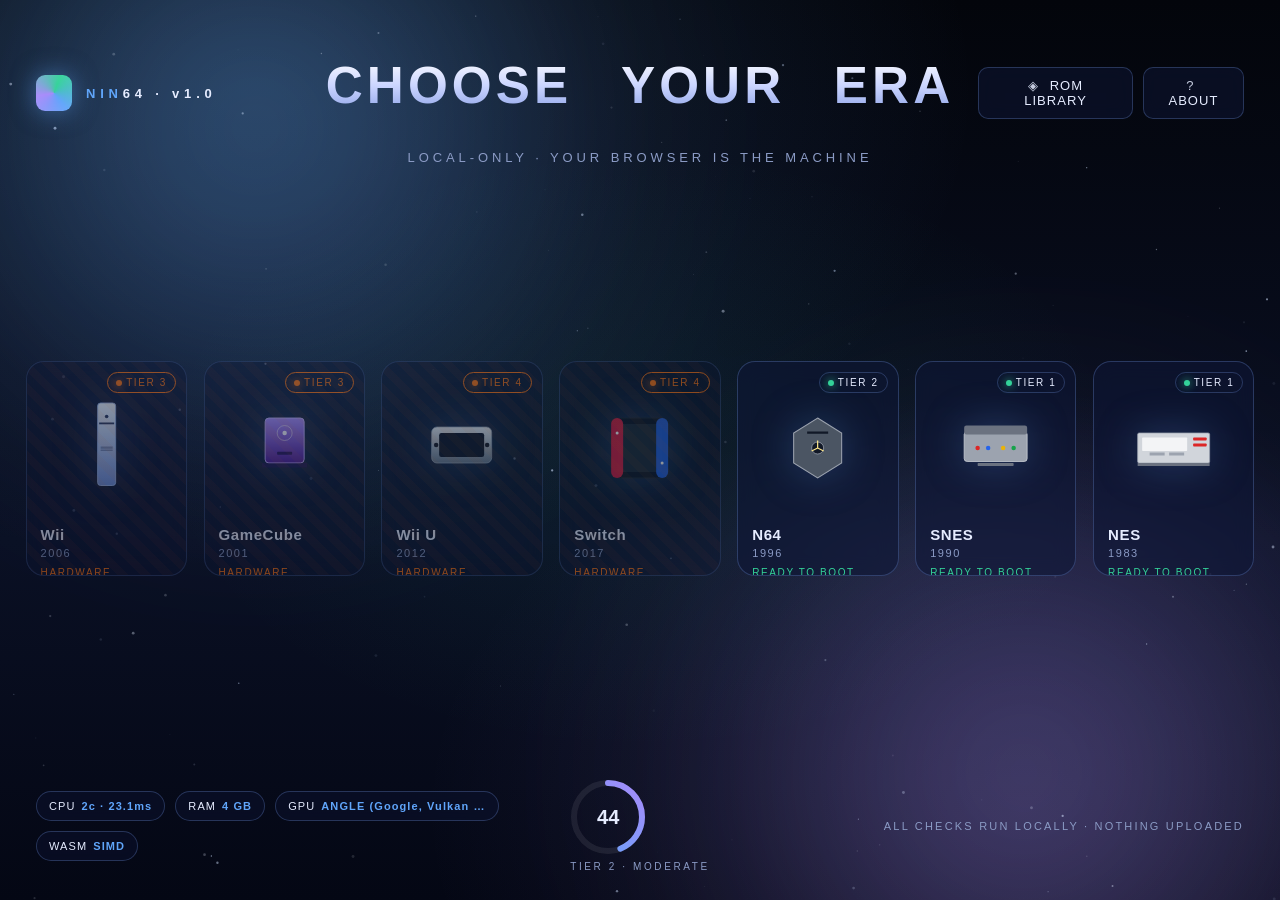
==== index.html @ 326dcf02 "feat: Nin64 — boot picker + 7 console menus, ROM library, export-to-HTML - Fancy boot picker with st" ====
<!doctype html>
<html lang="en">
<head>
<meta charset="utf-8">
<meta name="viewport" content="width=device-width, initial-scale=1">
<meta name="color-scheme" content="dark">
<title>Nin64 — pick a console</title>
<link rel="stylesheet" href="assets/css/boot.css">
<link rel="icon" href="data:image/svg+xml,%3Csvg xmlns='http://www.w3.org/2000/svg' viewBox='0 0 32 32'%3E%3Cdefs%3E%3ClinearGradient id='g' x1='0' x2='1' y1='0' y2='1'%3E%3Cstop offset='0' stop-color='%2360a5fa'/%3E%3Cstop offset='1' stop-color='%23a78bfa'/%3E%3C/linearGradient%3E%3C/defs%3E%3Crect width='32' height='32' rx='8' fill='url(%23g)'/%3E%3C/svg%3E">
</head>
<body>

<div id="starfield"></div>
<canvas id="stars-canvas"></canvas>
<div class="aurora"></div>

<div id="app">
  <header class="topbar">
    <div class="brand">
      <div class="brand-mark"></div>
      <div class="brand-word"><b>NIN</b>64 · v1.0</div>
    </div>
    <div>
      <h1 class="title">
        <span class="glyph">C</span><span class="glyph">H</span><span class="glyph">O</span><span class="glyph">O</span><span class="glyph">S</span><span class="glyph">E</span>
        <span style="display:inline-block;width:12px"></span>
        <span class="glyph">Y</span><span class="glyph">O</span><span class="glyph">U</span><span class="glyph">R</span>
        <span style="display:inline-block;width:12px"></span>
        <span class="glyph">E</span><span class="glyph">R</span><span class="glyph">A</span>
      </h1>
      <div class="subtitle">Local-only · Your browser is the machine</div>
    </div>
    <div class="topbar-right">
      <button id="open-library" class="btn">
        <span class="ico">◈</span> ROM Library
      </button>
      <button id="open-info" class="btn">
        <span class="ico">?</span> About
      </button>
    </div>
  </header>

  <main class="stage">
    <div id="ring" class="ring"></div>
  </main>

  <footer class="hardware">
    <div class="hw-left">
      <span id="hw-cores" class="pill">CPU<b>–</b></span>
      <span id="hw-mem"   class="pill">RAM<b>–</b></span>
      <span id="hw-gpu"   class="pill">GPU<b>–</b></span>
      <span id="hw-wasm"  class="pill">WASM<b>–</b></span>
    </div>
    <div class="hw-center">
      <div class="score-ring">
        <svg viewBox="0 0 76 76">
          <defs>
            <linearGradient id="scoreGrad" x1="0" x2="1" y1="0" y2="1">
              <stop offset="0" stop-color="#60a5fa"/>
              <stop offset="1" stop-color="#a78bfa"/>
            </linearGradient>
          </defs>
          <circle class="bg" cx="38" cy="38" r="34"/>
          <circle class="fg" cx="38" cy="38" r="34" stroke-dasharray="214" stroke-dashoffset="214"/>
        </svg>
        <div class="score-value" id="score-value">–</div>
      </div>
      <div class="score-label" id="score-label">Benchmarking…</div>
    </div>
    <div class="hw-right">
      All checks run locally · Nothing uploaded
    </div>
  </footer>
</div>

<div id="bootout"><div class="flash"></div></div>

<!-- ROM Library modal -->
<div id="library-modal" class="modal">
  <div class="sheet">
    <button id="close-library" class="close-x" title="Close">✕</button>
    <h2>ROM Library</h2>
    <p class="lead">Drop ROMs here to add them to your local library. Files stay in your browser's IndexedDB — nothing uploads anywhere. Open a console and the Games pane lists the ROMs that match it.</p>

    <div class="drop-zone" id="drop-zone">
      Drag &amp; drop ROM files · click to browse<br>
      <small style="opacity:0.6">.nes .smc .sfc .z64 .n64 .v64 .iso .gcm .wbfs .wad .wud .nsp .xci</small>
    </div>
    <input type="file" id="rom-input" multiple accept=".nes,.fds,.smc,.sfc,.swc,.n64,.z64,.v64,.iso,.gcm,.gcz,.wbfs,.wad,.wud,.wux,.nsp,.xci" hidden>

    <h2 style="margin-top:24px;font-size:16px">Your ROMs</h2>
    <div id="rom-list" class="rom-list"></div>
  </div>
</div>

<!-- About modal -->
<div id="info-modal" class="modal">
  <div class="sheet">
    <button id="close-info" class="close-x">✕</button>
    <h2>About retroboot</h2>
    <p class="lead">A fan-built, local-only portal into stylised recreations of classic console home menus.</p>

    <h3 style="margin-bottom:4px">How it works</h3>
    <p style="color:var(--text-dim);font-size:13px;line-height:1.6">
      Your browser is benchmarked on load — CPU cores, RAM, GPU renderer, and WebAssembly feature support feed a composite score.
      Each console has a tier; a card only unlocks when your machine clears it.
      When a console supports in-browser emulation it loads
      <a href="https://emulatorjs.org/" target="_blank" style="color:var(--accent)">EmulatorJS</a>
      (MIT) against a ROM you add from your local library.
    </p>

    <h3 style="margin-bottom:4px">What's here &amp; what isn't</h3>
    <ul style="color:var(--text-dim);font-size:13px;line-height:1.7">
      <li><b>Here:</b> hand-built HTML/CSS menu recreations, synthesized UI sounds, hardware gating, local ROM storage, per-console settings with "Export as standalone HTML".</li>
      <li><b>Not here:</b> no Nintendo code, art, firmware, or ROMs ship with this repo. Supply your own legally-owned files.</li>
      <li><b>Can't emulate yet:</b> Wii U and Switch — no practical browser cores. Their menus still run; games fall through to a "use a desktop emulator" message.</li>
    </ul>

    <p style="color:var(--text-dim);font-size:12px;margin-top:20px;letter-spacing:0.08em">
      Source · <a href="https://github.com/A-Hackers-Guide/Nin64" target="_blank" style="color:var(--accent)">github.com/A-Hackers-Guide/Nin64</a>
    </p>
  </div>
</div>

<script type="module" src="assets/js/boot.js"></script>
</body>
</html>
---- assets/css/boot.css ----
/* boot.css — the console picker. Deep-space staging with glowing cards. */

:root {
  --bg-0: #03050b;
  --bg-1: #0a1024;
  --bg-2: #15215a;
  --accent: #60a5fa;
  --accent-2: #a78bfa;
  --accent-3: #34d399;
  --locked: #f97316;
  --text: #e6ecff;
  --text-dim: #8b9bc5;
  --card-bg: rgba(14, 22, 54, 0.6);
  --card-stroke: rgba(130, 170, 255, 0.25);
  --glow: 0 0 60px rgba(96, 165, 250, 0.35);
  --fontsans: -apple-system, BlinkMacSystemFont, "SF Pro Display", "Inter", "Segoe UI", Roboto, sans-serif;
  --fontmono: "SF Mono", "JetBrains Mono", Menlo, monospace;
}

* { box-sizing: border-box; }
html, body {
  margin: 0; padding: 0;
  height: 100%;
  background: var(--bg-0);
  color: var(--text);
  font-family: var(--fontsans);
  overflow: hidden;
  cursor: default;
  user-select: none;
  -webkit-user-select: none;
}

/* --- Cosmic background --- */
#starfield {
  position: fixed; inset: 0;
  z-index: 0;
  background:
    radial-gradient(1200px 800px at 20% 10%, rgba(96,165,250,0.18), transparent 60%),
    radial-gradient(1000px 700px at 80% 90%, rgba(167,139,250,0.14), transparent 60%),
    radial-gradient(800px 500px at 50% 50%, rgba(52,211,153,0.07), transparent 60%),
    linear-gradient(180deg, #03050b 0%, #0a1024 60%, #040714 100%);
}
#stars-canvas {
  position: fixed; inset: 0;
  z-index: 1;
  pointer-events: none;
}

/* Aurora */
.aurora {
  position: fixed;
  inset: 0;
  z-index: 2;
  pointer-events: none;
  opacity: 0.55;
  mix-blend-mode: screen;
  filter: blur(80px);
}
.aurora::before, .aurora::after {
  content: '';
  position: absolute;
  width: 60vmax; height: 60vmax;
  border-radius: 50%;
  animation: drift 24s linear infinite alternate;
}
.aurora::before {
  background: radial-gradient(circle, rgba(96,165,250,0.6), transparent 70%);
  top: -20vmax; left: -10vmax;
}
.aurora::after {
  background: radial-gradient(circle, rgba(167,139,250,0.55), transparent 70%);
  bottom: -20vmax; right: -10vmax;
  animation-duration: 32s;
  animation-direction: alternate-reverse;
}

@keyframes drift {
  0%   { transform: translate(0, 0) rotate(0deg); }
  100% { transform: translate(8vmax, -6vmax) rotate(180deg); }
}

/* --- Layout --- */
#app {
  position: relative;
  z-index: 10;
  min-height: 100vh;
  display: grid;
  grid-template-rows: auto 1fr auto;
}

header.topbar {
  padding: 22px 36px 12px;
  display: grid;
  grid-template-columns: 1fr auto 1fr;
  align-items: center;
  gap: 24px;
}

.brand {
  display: flex;
  align-items: center;
  gap: 14px;
  letter-spacing: 0.3em;
}
.brand-mark {
  width: 36px; height: 36px;
  border-radius: 9px;
  background: conic-gradient(from 140deg, var(--accent), var(--accent-2), var(--accent-3), var(--accent));
  box-shadow: 0 0 24px rgba(96,165,250,0.5), inset 0 0 20px rgba(255,255,255,0.08);
  animation: spin 14s linear infinite;
}
@keyframes spin { to { transform: rotate(360deg); } }
.brand-word {
  font-size: 13px;
  font-weight: 700;
  color: var(--text);
}
.brand-word b { color: var(--accent); }

.title {
  text-align: center;
  font-weight: 900;
  font-size: clamp(28px, 4vw, 56px);
  letter-spacing: 0.08em;
  background: linear-gradient(180deg, #fff 0%, #cbd5ff 50%, #8aa0e6 100%);
  -webkit-background-clip: text;
  background-clip: text;
  color: transparent;
  filter: drop-shadow(0 4px 24px rgba(96,165,250,0.35));
  animation: titleIn 1.4s cubic-bezier(.2,.9,.3,1.1) both;
}
.title .glyph {
  display: inline-block;
  animation: glyphFloat 6s ease-in-out infinite;
}
.title .glyph:nth-child(2n) { animation-delay: 0.4s; }
.title .glyph:nth-child(3n) { animation-delay: 0.8s; }

@keyframes titleIn {
  from { opacity: 0; transform: translateY(-10px); letter-spacing: 0.2em; filter: blur(14px); }
  to   { opacity: 1; transform: translateY(0); letter-spacing: 0.08em; filter: blur(0); }
}
@keyframes glyphFloat {
  0%,100% { transform: translateY(0); }
  50%     { transform: translateY(-4px); }
}

.subtitle {
  text-align: center;
  color: var(--text-dim);
  font-size: 13px;
  letter-spacing: 0.3em;
  text-transform: uppercase;
  margin-top: 6px;
}

.topbar-right {
  display: flex;
  gap: 10px;
  justify-content: flex-end;
  align-items: center;
}

.btn {
  border: 1px solid var(--card-stroke);
  background: rgba(14, 22, 54, 0.5);
  color: var(--text);
  font-family: var(--fontsans);
  font-size: 13px;
  padding: 10px 16px;
  border-radius: 10px;
  cursor: pointer;
  letter-spacing: 0.08em;
  text-transform: uppercase;
  transition: all 0.2s ease;
  backdrop-filter: blur(10px);
}
.btn:hover {
  border-color: var(--accent);
  box-shadow: 0 0 20px rgba(96,165,250,0.25);
  transform: translateY(-1px);
}
.btn.primary {
  border-color: var(--accent);
  background: linear-gradient(140deg, rgba(96,165,250,0.3), rgba(167,139,250,0.3));
  color: #fff;
}
.btn .ico { margin-right: 6px; opacity: 0.85; }

/* --- The ring of consoles --- */
main.stage {
  position: relative;
  display: flex;
  justify-content: center;
  align-items: center;
  padding: 24px;
}

.ring {
  display: grid;
  grid-template-columns: repeat(7, 1fr);
  gap: clamp(10px, 1.3vw, 22px);
  width: min(1400px, 96vw);
  perspective: 1200px;
  animation: ringIn 1.4s 0.3s cubic-bezier(.2,.9,.3,1.1) both;
}
@keyframes ringIn {
  from { opacity: 0; transform: translateY(40px) rotateX(10deg) scale(0.96); }
  to   { opacity: 1; transform: translateY(0) rotateX(0) scale(1); }
}
@media (max-width: 1100px) { .ring { grid-template-columns: repeat(4, 1fr); } }
@media (max-width: 700px)  { .ring { grid-template-columns: repeat(2, 1fr); } }

.card {
  position: relative;
  aspect-ratio: 3 / 4;
  border-radius: 18px;
  background: var(--card-bg);
  border: 1px solid var(--card-stroke);
  padding: 16px 14px 18px;
  overflow: hidden;
  display: flex;
  flex-direction: column;
  cursor: pointer;
  transition: transform 0.4s cubic-bezier(.2,.9,.3,1.1), box-shadow 0.4s ease, border-color 0.3s ease;
  backdrop-filter: blur(10px);
  transform-style: preserve-3d;
}
.card::before {
  content: '';
  position: absolute;
  inset: -2px;
  background: linear-gradient(140deg, var(--accent), var(--accent-2), var(--accent-3));
  z-index: -1;
  border-radius: 20px;
  opacity: 0;
  filter: blur(14px);
  transition: opacity 0.3s ease;
}
.card:hover {
  transform: translateY(-10px) rotateX(2deg) scale(1.03);
  border-color: var(--accent);
  box-shadow: 0 30px 60px rgba(0,0,0,0.6), var(--glow);
}
.card:hover::before { opacity: 0.6; }

.card.locked { opacity: 0.55; cursor: not-allowed; }
.card.locked:hover { transform: none; }
.card.locked::after {
  content: '';
  position: absolute; inset: 0;
  background: repeating-linear-gradient(45deg, rgba(249,115,22,0.05) 0 8px, transparent 8px 16px);
  pointer-events: none;
}

.card .silhouette {
  flex: 1;
  display: grid;
  place-items: center;
  padding: 10px;
}
.card .silhouette svg {
  width: 100%;
  height: 100%;
  max-height: 120px;
  filter: drop-shadow(0 0 20px rgba(96,165,250,0.25));
  transition: filter 0.3s ease;
}
.card:hover .silhouette svg { filter: drop-shadow(0 0 30px rgba(96,165,250,0.55)); }

.card .name {
  font-weight: 800;
  letter-spacing: 0.04em;
  margin-top: 8px;
  font-size: 15px;
}
.card .sub {
  font-size: 11px;
  color: var(--text-dim);
  letter-spacing: 0.14em;
  text-transform: uppercase;
  margin-top: 4px;
}

.card .tier {
  position: absolute;
  top: 10px; right: 10px;
  font-size: 10px;
  letter-spacing: 0.16em;
  padding: 4px 8px;
  border-radius: 999px;
  border: 1px solid var(--card-stroke);
  text-transform: uppercase;
}
.card.locked .tier {
  border-color: var(--locked);
  color: var(--locked);
}
.card .tier .dot {
  display: inline-block; width: 6px; height: 6px;
  border-radius: 50%; margin-right: 4px;
  background: var(--accent-3);
  box-shadow: 0 0 8px var(--accent-3);
}
.card.locked .tier .dot { background: var(--locked); box-shadow: 0 0 8px var(--locked); }

.card .status {
  margin-top: 8px;
  font-size: 10px;
  letter-spacing: 0.16em;
  color: var(--accent-3);
  text-transform: uppercase;
}
.card.locked .status { color: var(--locked); }

/* --- Bottom panel: system report --- */
footer.hardware {
  padding: 18px 36px 28px;
  display: grid;
  grid-template-columns: 1fr auto 1fr;
  gap: 24px;
  align-items: center;
}
.hw-left { display: flex; gap: 10px; flex-wrap: wrap; }
.hw-center { text-align: center; }
.hw-right { text-align: right; color: var(--text-dim); font-size: 11px; letter-spacing: 0.2em; text-transform: uppercase; }

.pill {
  padding: 8px 12px;
  border: 1px solid var(--card-stroke);
  border-radius: 999px;
  font-size: 11px;
  letter-spacing: 0.1em;
  color: var(--text);
  background: rgba(14,22,54,0.4);
  backdrop-filter: blur(6px);
}
.pill b { color: var(--accent); margin-left: 6px; }

.score-ring {
  position: relative;
  width: 76px; height: 76px;
  display: grid; place-items: center;
}
.score-ring svg { transform: rotate(-90deg); width: 76px; height: 76px; }
.score-ring .bg  { fill: none; stroke: rgba(255,255,255,0.08); stroke-width: 6; }
.score-ring .fg  {
  fill: none;
  stroke: url(#scoreGrad);
  stroke-width: 6;
  stroke-linecap: round;
  transition: stroke-dashoffset 1.6s cubic-bezier(.2,.9,.3,1.1);
}
.score-value {
  position: absolute;
  font-size: 20px;
  font-weight: 800;
}
.score-label {
  margin-top: 6px;
  font-size: 10px;
  letter-spacing: 0.26em;
  color: var(--text-dim);
  text-transform: uppercase;
}

/* --- Boot transition overlay --- */
#bootout {
  position: fixed; inset: 0;
  z-index: 100;
  background: #000;
  opacity: 0;
  pointer-events: none;
  transition: opacity 1.2s ease;
}
#bootout.on { opacity: 1; pointer-events: all; }
#bootout .flash {
  position: absolute; inset: 0;
  background: radial-gradient(circle at center, rgba(255,255,255,0.9), transparent 60%);
  opacity: 0;
  transition: opacity 0.6s ease;
}
#bootout.on .flash { opacity: 1; animation: flashFade 1.4s ease forwards; }
@keyframes flashFade {
  0% { opacity: 0; }
  10% { opacity: 1; }
  100% { opacity: 0; }
}

/* --- Modal (library + settings) --- */
.modal {
  position: fixed; inset: 0;
  z-index: 50;
  background: rgba(2,4,10,0.75);
  backdrop-filter: blur(16px);
  display: none;
  align-items: center; justify-content: center;
  animation: fadeIn 0.3s ease;
}
.modal.open { display: flex; }
@keyframes fadeIn { from { opacity: 0; } to { opacity: 1; } }

.modal .sheet {
  width: min(900px, 94vw);
  max-height: 86vh;
  background: linear-gradient(180deg, rgba(14,22,54,0.95), rgba(10,16,36,0.95));
  border: 1px solid var(--card-stroke);
  border-radius: 20px;
  padding: 28px 30px;
  overflow: auto;
  box-shadow: 0 40px 80px rgba(0,0,0,0.6);
}
.modal h2 {
  margin: 0 0 6px;
  font-size: 22px;
  letter-spacing: 0.04em;
}
.modal .lead {
  color: var(--text-dim);
  margin: 0 0 20px;
  font-size: 13px;
}
.modal .row { display: flex; gap: 10px; flex-wrap: wrap; margin-bottom: 16px; }

.rom-list { display: grid; gap: 8px; }
.rom-item {
  display: grid;
  grid-template-columns: 24px 1fr auto auto auto;
  align-items: center;
  gap: 12px;
  padding: 10px 14px;
  border: 1px solid var(--card-stroke);
  border-radius: 10px;
  background: rgba(14,22,54,0.5);
  font-size: 13px;
}
.rom-item .badge {
  font-size: 10px;
  letter-spacing: 0.1em;
  text-transform: uppercase;
  padding: 3px 8px;
  border-radius: 6px;
  background: rgba(96,165,250,0.18);
  color: var(--accent);
}
.rom-item .size { color: var(--text-dim); font-size: 11px; }
.rom-item .del { color: var(--locked); cursor: pointer; background: none; border: 0; }

.drop-zone {
  border: 1.5px dashed var(--card-stroke);
  border-radius: 14px;
  padding: 24px;
  text-align: center;
  color: var(--text-dim);
  cursor: pointer;
  transition: all 0.2s ease;
  font-size: 13px;
}
.drop-zone:hover, .drop-zone.hot {
  border-color: var(--accent);
  color: var(--text);
  background: rgba(96,165,250,0.08);
}

.close-x {
  float: right;
  background: none; border: 0;
  color: var(--text-dim);
  font-size: 20px; cursor: pointer;
}
.close-x:hover { color: var(--text); }

/* --- Scroll shouldn't exist on this page --- */
::-webkit-scrollbar { width: 10px; height: 10px; }
::-webkit-scrollbar-thumb { background: rgba(130,170,255,0.3); border-radius: 10px; }
::-webkit-scrollbar-track { background: transparent; }
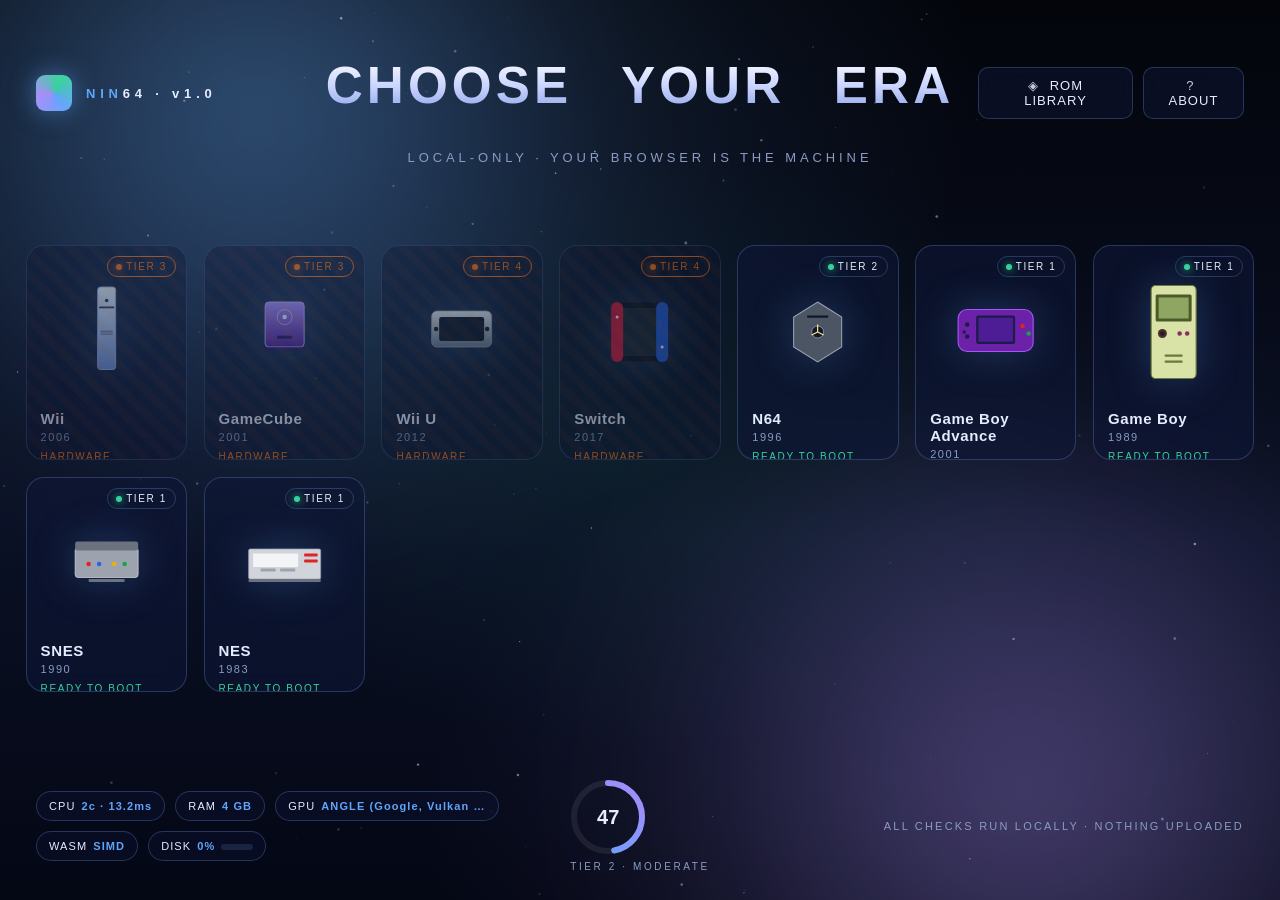
==== commit 80819b85: "feat: disk-space manager + Game Boy + GBA - storage.js: navigator.storage.estimate + persist, per-bu" ====
--- a/index.html
+++ b/index.html
@@ -50,6 +50,7 @@
       <span id="hw-mem"   class="pill">RAM<b>–</b></span>
       <span id="hw-gpu"   class="pill">GPU<b>–</b></span>
       <span id="hw-wasm"  class="pill">WASM<b>–</b></span>
+      <span id="hw-disk"  class="pill clickable" title="Open storage manager">DISK<b>–</b><span class="bar"><span class="fill" style="width:0%"></span></span></span>
     </div>
     <div class="hw-center">
       <div class="score-ring">
@@ -93,6 +94,63 @@
   </div>
 </div>
 
+<!-- Storage modal -->
+<div id="storage-modal" class="modal">
+  <div class="sheet">
+    <button id="close-storage" class="close-x">✕</button>
+    <h2>Local Storage</h2>
+    <p class="lead">Nin64 stores ROMs, screenshots, saves and achievements in your browser's IndexedDB. Nothing uploads. The browser caps each site — here's what's happening.</p>
+
+    <div style="display:grid;grid-template-columns:auto 1fr;gap:28px;align-items:center;margin-bottom:10px">
+      <div class="ring-big">
+        <svg viewBox="0 0 120 120">
+          <circle class="bg" cx="60" cy="60" r="50"/>
+          <circle id="storage-ring" class="fg" cx="60" cy="60" r="50" stroke-dasharray="314" stroke-dashoffset="314"/>
+        </svg>
+        <div class="pct" id="storage-pct">—</div>
+      </div>
+      <div>
+        <div style="font-size:14px;letter-spacing:0.08em"><span id="storage-usage">—</span> used of <span id="storage-quota">—</span></div>
+        <div style="color:var(--text-dim);font-size:12px;margin-top:4px" id="storage-label">Benchmarking…</div>
+        <div style="margin-top:12px;font-size:11px;letter-spacing:0.14em;text-transform:uppercase;color:var(--text-dim)">
+          Persistence: <span id="storage-persisted" style="color:var(--accent-3)">—</span>
+          <button id="btn-persist" class="btn" style="margin-left:10px;padding:4px 12px;font-size:10px;display:none">Request persistent</button>
+        </div>
+      </div>
+    </div>
+
+    <div class="storage-grid">
+      <div class="storage-cell"><div class="label">ROMs</div><div class="v" id="st-roms">—</div><div class="sub" id="st-roms-sub">—</div></div>
+      <div class="storage-cell"><div class="label">Screenshots</div><div class="v" id="st-shots">—</div><div class="sub" id="st-shots-sub">—</div></div>
+      <div class="storage-cell"><div class="label">Saves</div><div class="v" id="st-saves">—</div><div class="sub" id="st-saves-sub">—</div></div>
+      <div class="storage-cell"><div class="label">Other</div><div class="v" id="st-other">—</div><div class="sub">index + trophies</div></div>
+    </div>
+
+    <h2 style="font-size:16px;margin-top:20px">Clear data</h2>
+    <p class="lead" style="font-size:12px">Each button removes only that bucket. Trophies stay unless you clear them explicitly.</p>
+    <div class="clear-row">
+      <div><b>ROMs</b><div class="meta">All consoles · <span id="cr-roms">—</span></div></div>
+      <button class="cbtn" data-clear="roms">Clear ROMs</button>
+    </div>
+    <div class="clear-row">
+      <div><b>Screenshots</b><div class="meta"><span id="cr-shots">—</span></div></div>
+      <button class="cbtn" data-clear="shots">Clear screenshots</button>
+    </div>
+    <div class="clear-row">
+      <div><b>Save states</b><div class="meta"><span id="cr-saves">—</span></div></div>
+      <button class="cbtn" data-clear="saves">Clear saves</button>
+    </div>
+    <div class="clear-row">
+      <div><b>Achievements</b><div class="meta">Resets trophy progress across every console</div></div>
+      <button class="cbtn" data-clear="trophies">Clear trophies</button>
+    </div>
+    <div class="clear-row">
+      <div><b>Everything except trophies</b><div class="meta">ROMs + screenshots + saves + playtime</div></div>
+      <button class="cbtn danger" data-clear="all">Clear all</button>
+    </div>
+  </div>
+</div>
+
 <!-- About modal -->
 <div id="info-modal" class="modal">
   <div class="sheet">
--- a/assets/css/boot.css
+++ b/assets/css/boot.css
@@ -198,9 +198,9 @@
 
 .ring {
   display: grid;
-  grid-template-columns: repeat(7, 1fr);
-  gap: clamp(10px, 1.3vw, 22px);
-  width: min(1400px, 96vw);
+  grid-template-columns: repeat(auto-fit, minmax(150px, 1fr));
+  gap: clamp(10px, 1.3vw, 18px);
+  width: min(1500px, 96vw);
   perspective: 1200px;
   animation: ringIn 1.4s 0.3s cubic-bezier(.2,.9,.3,1.1) both;
 }
@@ -208,8 +208,6 @@
   from { opacity: 0; transform: translateY(40px) rotateX(10deg) scale(0.96); }
   to   { opacity: 1; transform: translateY(0) rotateX(0) scale(1); }
 }
-@media (max-width: 1100px) { .ring { grid-template-columns: repeat(4, 1fr); } }
-@media (max-width: 700px)  { .ring { grid-template-columns: repeat(2, 1fr); } }
 
 .card {
   position: relative;
@@ -334,8 +332,84 @@
   color: var(--text);
   background: rgba(14,22,54,0.4);
   backdrop-filter: blur(6px);
-}
+  cursor: default;
+  transition: border-color 0.2s ease;
+}
+.pill.clickable { cursor: pointer; }
+.pill.clickable:hover { border-color: var(--accent); }
 .pill b { color: var(--accent); margin-left: 6px; }
+
+/* Storage bar sliver inside the pill */
+.pill .bar {
+  display: inline-block;
+  vertical-align: middle;
+  width: 32px; height: 6px;
+  border-radius: 3px;
+  background: rgba(130,170,255,0.15);
+  margin-left: 6px;
+  overflow: hidden;
+  position: relative;
+}
+.pill .bar .fill {
+  position: absolute; left: 0; top: 0; bottom: 0;
+  background: var(--accent);
+  transition: width 0.6s cubic-bezier(.2,.9,.3,1.1), background 0.3s ease;
+}
+
+/* Storage modal content */
+.storage-grid {
+  display: grid;
+  grid-template-columns: repeat(4, 1fr);
+  gap: 10px;
+  margin: 14px 0 20px;
+}
+.storage-cell {
+  padding: 14px;
+  border: 1px solid var(--card-stroke);
+  border-radius: 10px;
+  background: rgba(14,22,54,0.5);
+}
+.storage-cell .label { font-size: 10px; letter-spacing: 0.2em; color: var(--text-dim); text-transform: uppercase; }
+.storage-cell .v     { font-size: 20px; font-weight: 800; margin-top: 4px; }
+.storage-cell .sub   { font-size: 11px; color: var(--text-dim); margin-top: 2px; }
+
+.ring-big {
+  position: relative;
+  width: 120px; height: 120px;
+  display: grid; place-items: center;
+  margin: 0 auto 10px;
+}
+.ring-big svg { transform: rotate(-90deg); width: 120px; height: 120px; }
+.ring-big .bg { fill: none; stroke: rgba(255,255,255,0.08); stroke-width: 10; }
+.ring-big .fg { fill: none; stroke: var(--accent); stroke-width: 10; stroke-linecap: round; transition: stroke-dashoffset 1s cubic-bezier(.2,.9,.3,1.1), stroke 0.3s ease; }
+.ring-big .pct { position: absolute; font-size: 28px; font-weight: 900; }
+
+.clear-row {
+  display: grid;
+  grid-template-columns: 1fr auto;
+  align-items: center;
+  padding: 12px 14px;
+  border-bottom: 1px solid rgba(96,165,250,0.12);
+  font-size: 13px;
+  gap: 10px;
+}
+.clear-row:last-of-type { border-bottom: 0; }
+.clear-row .meta { color: var(--text-dim); font-size: 11px; margin-top: 2px; }
+.clear-row .cbtn {
+  padding: 6px 14px;
+  background: transparent;
+  color: var(--locked);
+  border: 1px solid var(--locked);
+  border-radius: 999px;
+  font-size: 11px;
+  font-weight: 700;
+  letter-spacing: 0.08em;
+  cursor: pointer;
+  text-transform: uppercase;
+  transition: all 0.2s ease;
+}
+.clear-row .cbtn:hover { background: var(--locked); color: #fff; }
+.clear-row .cbtn.danger { color: #fff; background: var(--locked); border-color: var(--locked); }
 
 .score-ring {
   position: relative;
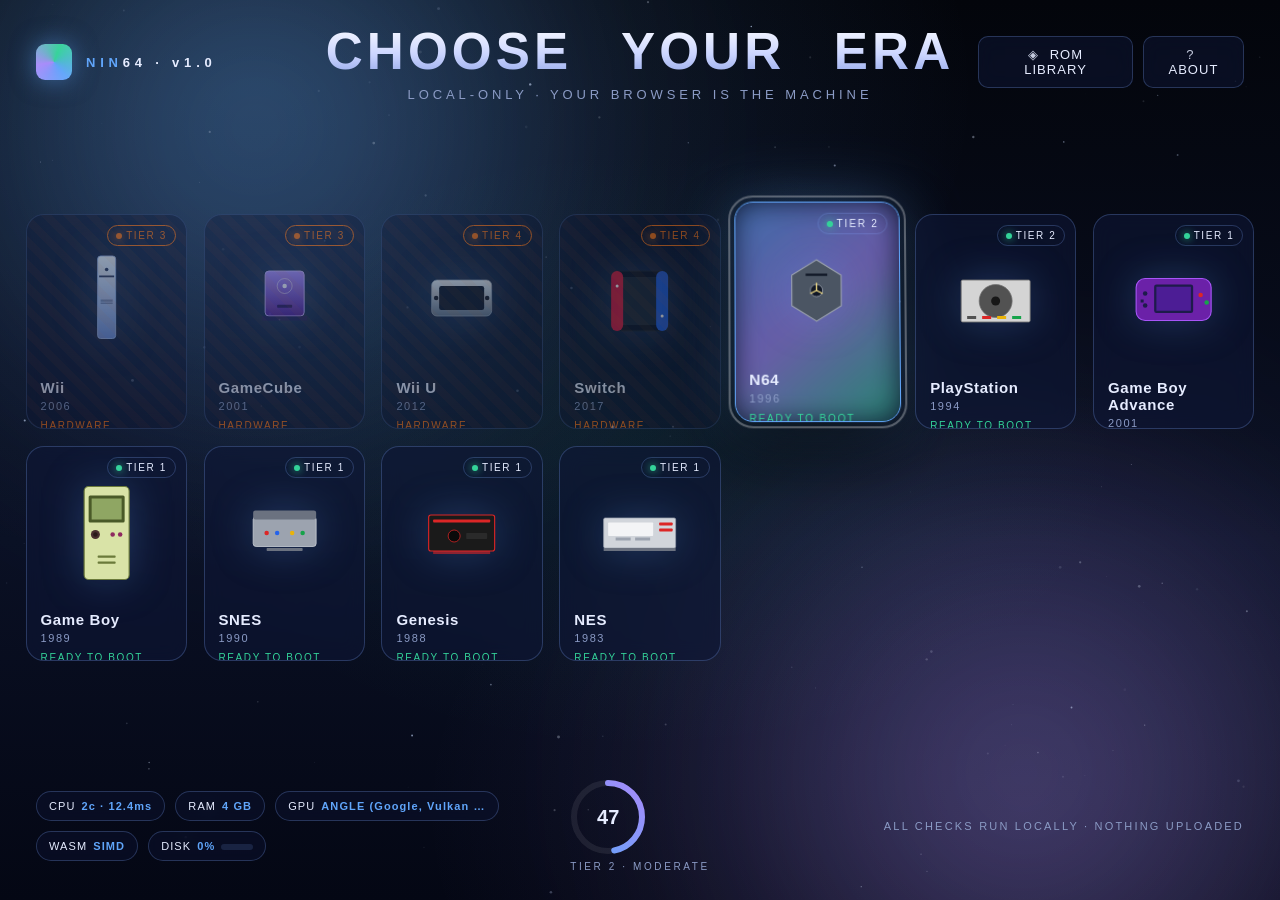
==== commit 2388d382: "feat: PS1 + Genesis consoles, keyboard + gamepad nav, CRT overlay - Two more consoles: PlayStation (" ====
--- a/index.html
+++ b/index.html
@@ -169,9 +169,15 @@
 
     <h3 style="margin-bottom:4px">What's here &amp; what isn't</h3>
     <ul style="color:var(--text-dim);font-size:13px;line-height:1.7">
-      <li><b>Here:</b> hand-built HTML/CSS menu recreations, synthesized UI sounds, hardware gating, local ROM storage, per-console settings with "Export as standalone HTML".</li>
+      <li><b>Here:</b> hand-built HTML/CSS menu recreations, synthesized UI sounds, hardware gating, local ROM storage with quota guard, per-console settings with "Export as standalone HTML", trophy/screenshot/save layer with F2/F3/F4 shortcuts.</li>
       <li><b>Not here:</b> no Nintendo code, art, firmware, or ROMs ship with this repo. Supply your own legally-owned files.</li>
       <li><b>Can't emulate yet:</b> Wii U and Switch — no practical browser cores. Their menus still run; games fall through to a "use a desktop emulator" message.</li>
+    </ul>
+
+    <h3 style="margin-bottom:4px">Keys &amp; buttons</h3>
+    <ul style="color:var(--text-dim);font-size:13px;line-height:1.7">
+      <li><b>Picker:</b> arrow keys to move, Enter to boot, L = ROM library, D = disk manager. A gamepad works too — dpad/stick to move, A to boot, L/R for library/disk.</li>
+      <li><b>Inside a console:</b> F2 = screenshot during gameplay, F3 = Memories panel (trophies + screenshots + saves), F4 = toggle CRT overlay.</li>
     </ul>
 
     <p style="color:var(--text-dim);font-size:12px;margin-top:20px;letter-spacing:0.08em">
--- a/assets/css/boot.css
+++ b/assets/css/boot.css
@@ -122,16 +122,18 @@
   font-weight: 900;
   font-size: clamp(28px, 4vw, 56px);
   letter-spacing: 0.08em;
-  background: linear-gradient(180deg, #fff 0%, #cbd5ff 50%, #8aa0e6 100%);
-  -webkit-background-clip: text;
-  background-clip: text;
-  color: transparent;
+  margin: 0;
   filter: drop-shadow(0 4px 24px rgba(96,165,250,0.35));
   animation: titleIn 1.4s cubic-bezier(.2,.9,.3,1.1) both;
 }
 .title .glyph {
   display: inline-block;
   animation: glyphFloat 6s ease-in-out infinite;
+  background-image: linear-gradient(180deg, #ffffff 0%, #cbd5ff 55%, #8aa0e6 100%);
+  -webkit-background-clip: text;
+  background-clip: text;
+  -webkit-text-fill-color: transparent;
+  color: transparent;
 }
 .title .glyph:nth-child(2n) { animation-delay: 0.4s; }
 .title .glyph:nth-child(3n) { animation-delay: 0.8s; }
@@ -235,12 +237,15 @@
   filter: blur(14px);
   transition: opacity 0.3s ease;
 }
-.card:hover {
+.card:hover,
+.card.focus {
   transform: translateY(-10px) rotateX(2deg) scale(1.03);
   border-color: var(--accent);
   box-shadow: 0 30px 60px rgba(0,0,0,0.6), var(--glow);
 }
-.card:hover::before { opacity: 0.6; }
+.card:hover::before,
+.card.focus::before { opacity: 0.6; }
+.card.focus { outline: 2px solid rgba(255,255,255,0.3); outline-offset: 4px; }
 
 .card.locked { opacity: 0.55; cursor: not-allowed; }
 .card.locked:hover { transform: none; }
